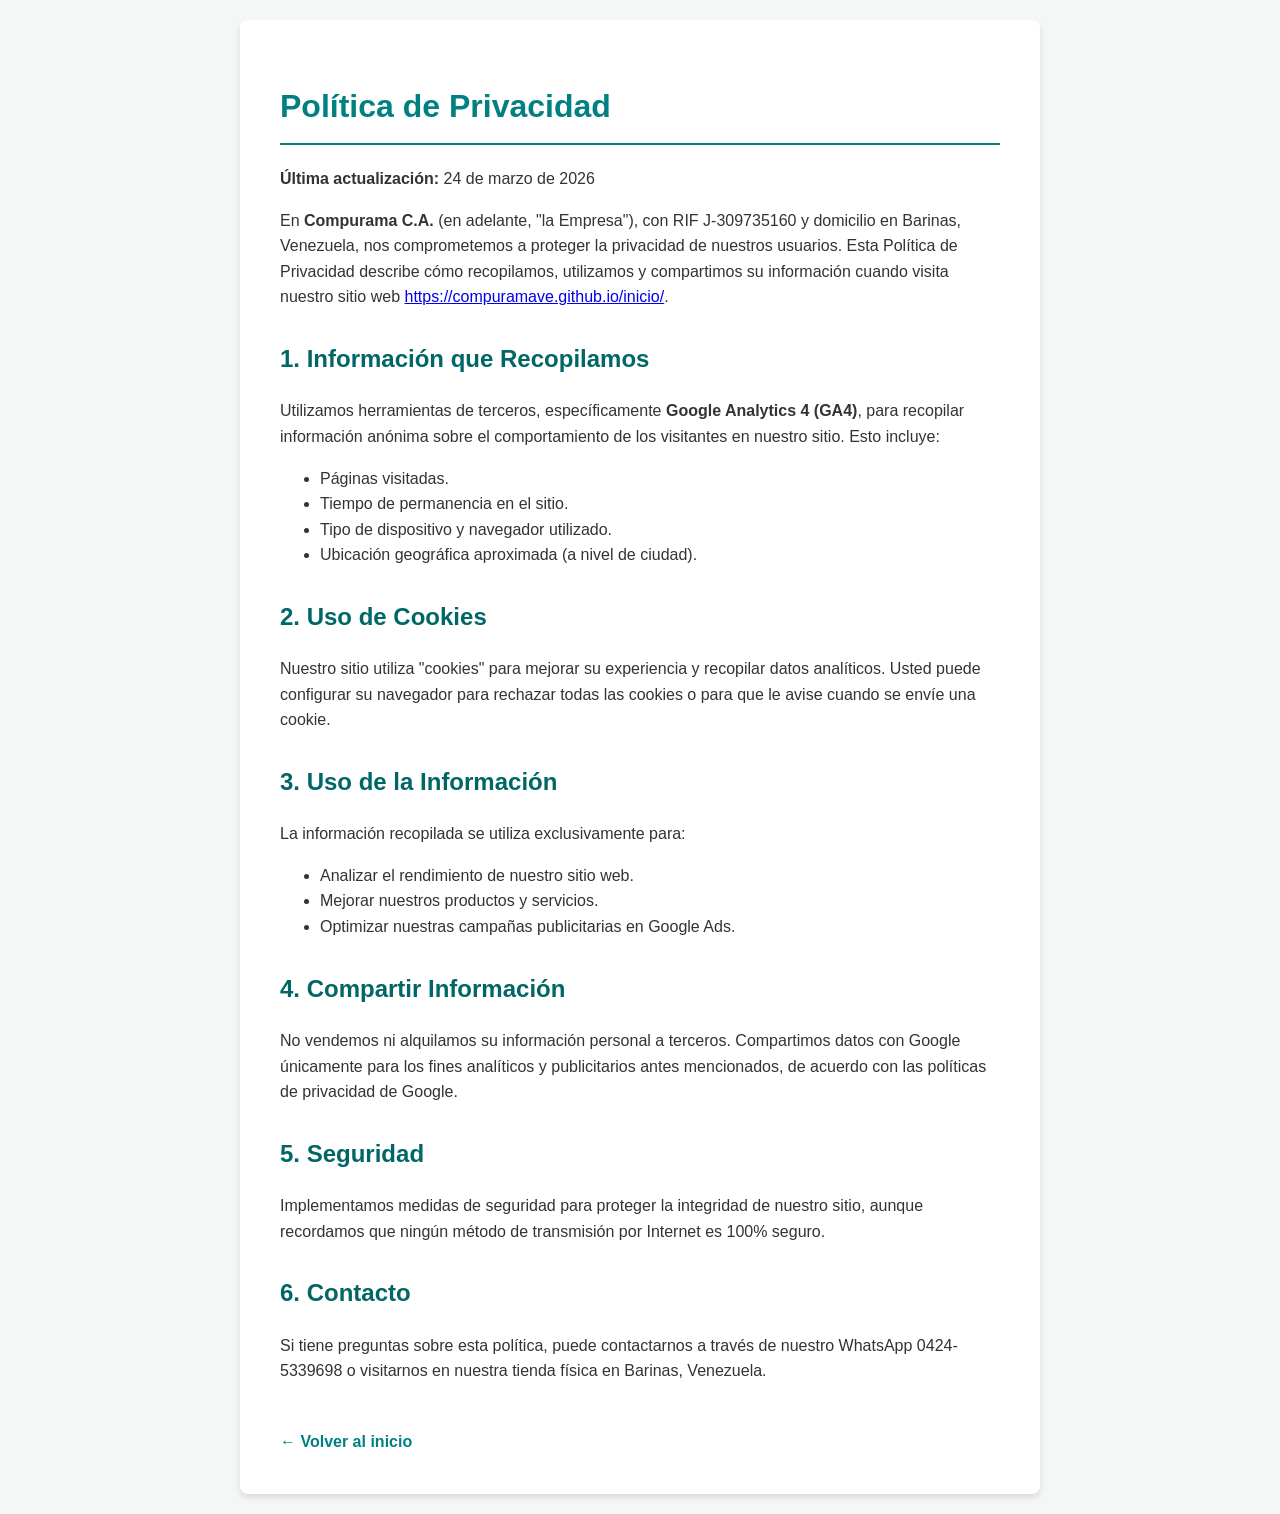
==== privacidad.html @ 05064c33 "SEO avanzado y páginas legales para Google Ads" ====
<!DOCTYPE html>
<html lang="es">
<head>
    <meta charset="UTF-8">
    <meta name="viewport" content="width=device-width, initial-scale=1.0">
    <title>Política de Privacidad | Compurama C.A.</title>
    <style>
        body { font-family: 'Segoe UI', Tahoma, Geneva, Verdana, sans-serif; line-height: 1.6; color: #333; max-width: 800px; margin: 0 auto; padding: 20px; background-color: #f4f7f6; }
        .container { background: #fff; padding: 40px; border-radius: 8px; box-shadow: 0 4px 6px rgba(0,0,0,0.1); }
        h1 { color: #008080; border-bottom: 2px solid #008080; padding-bottom: 10px; }
        h2 { color: #006666; margin-top: 30px; }
        p { margin-bottom: 15px; }
        .back-link { display: inline-block; margin-top: 30px; color: #008080; text-decoration: none; font-weight: bold; }
        .back-link:hover { text-decoration: underline; }
    </style>
</head>
<body>
    <div class="container">
        <h1>Política de Privacidad</h1>
        <p><strong>Última actualización:</strong> 24 de marzo de 2026</p>

        <p>En <strong>Compurama C.A.</strong> (en adelante, "la Empresa"), con RIF J-309735160 y domicilio en Barinas, Venezuela, nos comprometemos a proteger la privacidad de nuestros usuarios. Esta Política de Privacidad describe cómo recopilamos, utilizamos y compartimos su información cuando visita nuestro sitio web <a href="https://compuramave.github.io/inicio/">https://compuramave.github.io/inicio/</a>.</p>

        <h2>1. Información que Recopilamos</h2>
        <p>Utilizamos herramientas de terceros, específicamente <strong>Google Analytics 4 (GA4)</strong>, para recopilar información anónima sobre el comportamiento de los visitantes en nuestro sitio. Esto incluye:</p>
        <ul>
            <li>Páginas visitadas.</li>
            <li>Tiempo de permanencia en el sitio.</li>
            <li>Tipo de dispositivo y navegador utilizado.</li>
            <li>Ubicación geográfica aproximada (a nivel de ciudad).</li>
        </ul>

        <h2>2. Uso de Cookies</h2>
        <p>Nuestro sitio utiliza "cookies" para mejorar su experiencia y recopilar datos analíticos. Usted puede configurar su navegador para rechazar todas las cookies o para que le avise cuando se envíe una cookie.</p>

        <h2>3. Uso de la Información</h2>
        <p>La información recopilada se utiliza exclusivamente para:</p>
        <ul>
            <li>Analizar el rendimiento de nuestro sitio web.</li>
            <li>Mejorar nuestros productos y servicios.</li>
            <li>Optimizar nuestras campañas publicitarias en Google Ads.</li>
        </ul>

        <h2>4. Compartir Información</h2>
        <p>No vendemos ni alquilamos su información personal a terceros. Compartimos datos con Google únicamente para los fines analíticos y publicitarios antes mencionados, de acuerdo con las políticas de privacidad de Google.</p>

        <h2>5. Seguridad</h2>
        <p>Implementamos medidas de seguridad para proteger la integridad de nuestro sitio, aunque recordamos que ningún método de transmisión por Internet es 100% seguro.</p>

        <h2>6. Contacto</h2>
        <p>Si tiene preguntas sobre esta política, puede contactarnos a través de nuestro WhatsApp 0424-5339698 o visitarnos en nuestra tienda física en Barinas, Venezuela.</p>

        <a href="index.html" class="back-link">← Volver al inicio</a>
    </div>
</body>
</html>
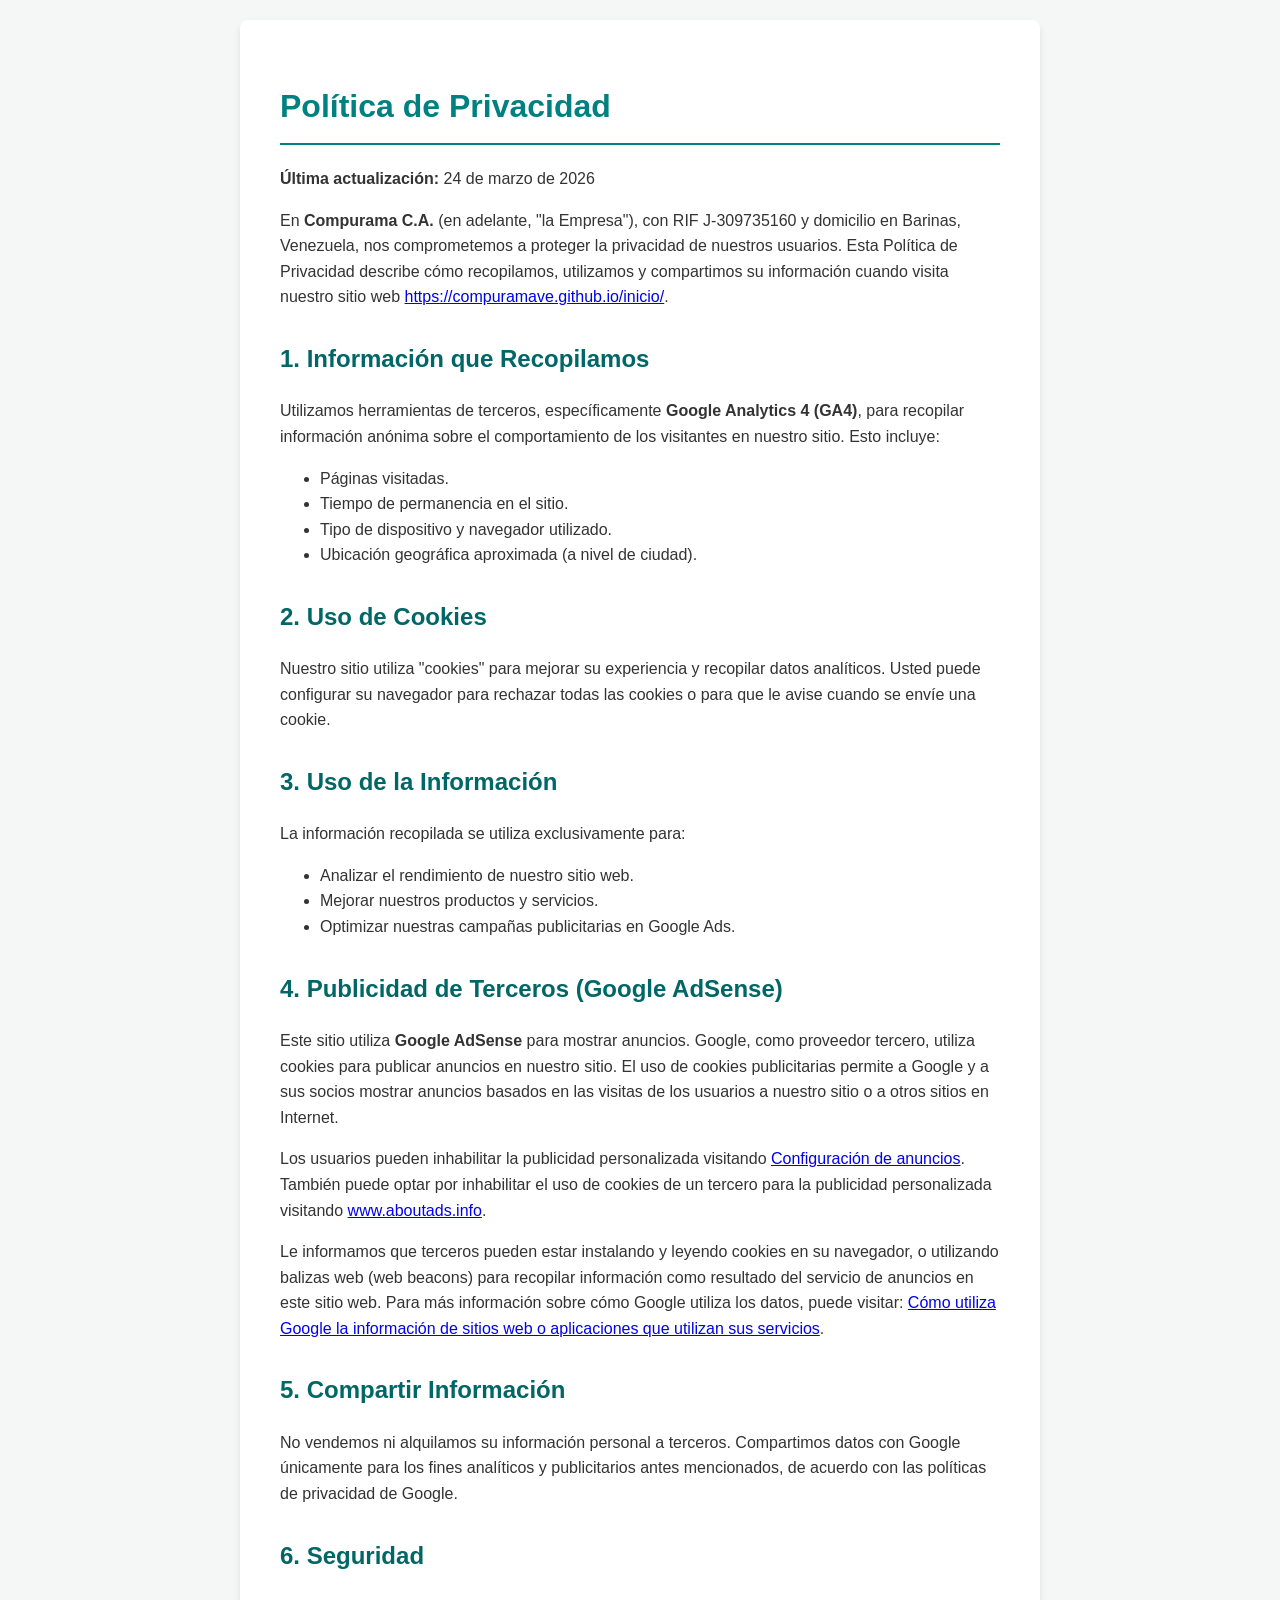
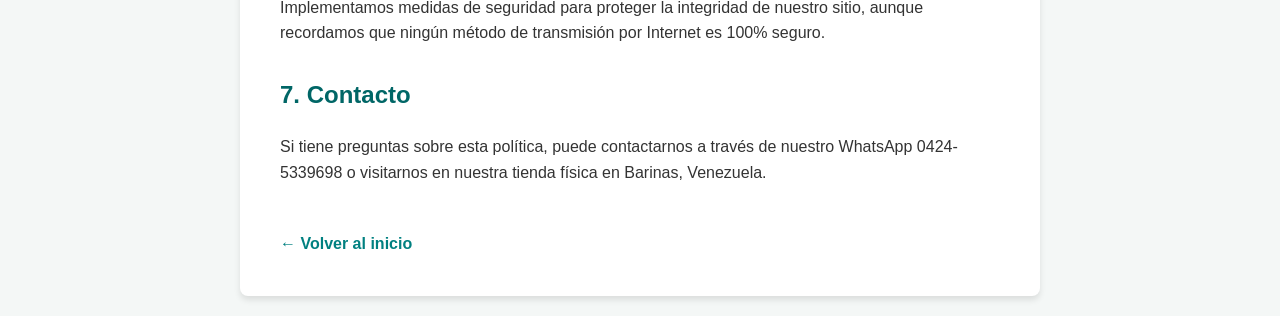
==== commit 7bb8d9b0: "feat: implement cookie consent banner and update privacy policy with AdSense disclosures while refin" ====
--- a/privacidad.html
+++ b/privacidad.html
@@ -2,6 +2,7 @@
 <html lang="es">
 <head>
     <meta charset="UTF-8">
+    <meta name="google-adsense-account" content="ca-pub-1525892082687811">
     <meta name="viewport" content="width=device-width, initial-scale=1.0">
     <title>Política de Privacidad | Compurama C.A.</title>
     <style>
@@ -13,6 +14,10 @@
         .back-link { display: inline-block; margin-top: 30px; color: #008080; text-decoration: none; font-weight: bold; }
         .back-link:hover { text-decoration: underline; }
     </style>
+
+    <!-- Google AdSense -->
+    <script async src="https://pagead2.googlesyndication.com/pagead/js/adsbygoogle.js?client=ca-pub-1525892082687811"
+     crossorigin="anonymous"></script>
 </head>
 <body>
     <div class="container">
@@ -41,13 +46,18 @@
             <li>Optimizar nuestras campañas publicitarias en Google Ads.</li>
         </ul>
 
-        <h2>4. Compartir Información</h2>
+        <h2>4. Publicidad de Terceros (Google AdSense)</h2>
+        <p>Este sitio utiliza <strong>Google AdSense</strong> para mostrar anuncios. Google, como proveedor tercero, utiliza cookies para publicar anuncios en nuestro sitio. El uso de cookies publicitarias permite a Google y a sus socios mostrar anuncios basados en las visitas de los usuarios a nuestro sitio o a otros sitios en Internet.</p>
+        <p>Los usuarios pueden inhabilitar la publicidad personalizada visitando <a href="https://www.google.com/settings/ads" target="_blank">Configuración de anuncios</a>. También puede optar por inhabilitar el uso de cookies de un tercero para la publicidad personalizada visitando <a href="http://www.aboutads.info/choices/" target="_blank">www.aboutads.info</a>.</p>
+        <p>Le informamos que terceros pueden estar instalando y leyendo cookies en su navegador, o utilizando balizas web (web beacons) para recopilar información como resultado del servicio de anuncios en este sitio web. Para más información sobre cómo Google utiliza los datos, puede visitar: <a href="https://policies.google.com/technologies/partner-sites" target="_blank">Cómo utiliza Google la información de sitios web o aplicaciones que utilizan sus servicios</a>.</p>
+
+        <h2>5. Compartir Información</h2>
         <p>No vendemos ni alquilamos su información personal a terceros. Compartimos datos con Google únicamente para los fines analíticos y publicitarios antes mencionados, de acuerdo con las políticas de privacidad de Google.</p>
 
-        <h2>5. Seguridad</h2>
+        <h2>6. Seguridad</h2>
         <p>Implementamos medidas de seguridad para proteger la integridad de nuestro sitio, aunque recordamos que ningún método de transmisión por Internet es 100% seguro.</p>
 
-        <h2>6. Contacto</h2>
+        <h2>7. Contacto</h2>
         <p>Si tiene preguntas sobre esta política, puede contactarnos a través de nuestro WhatsApp 0424-5339698 o visitarnos en nuestra tienda física en Barinas, Venezuela.</p>
 
         <a href="index.html" class="back-link">← Volver al inicio</a>
